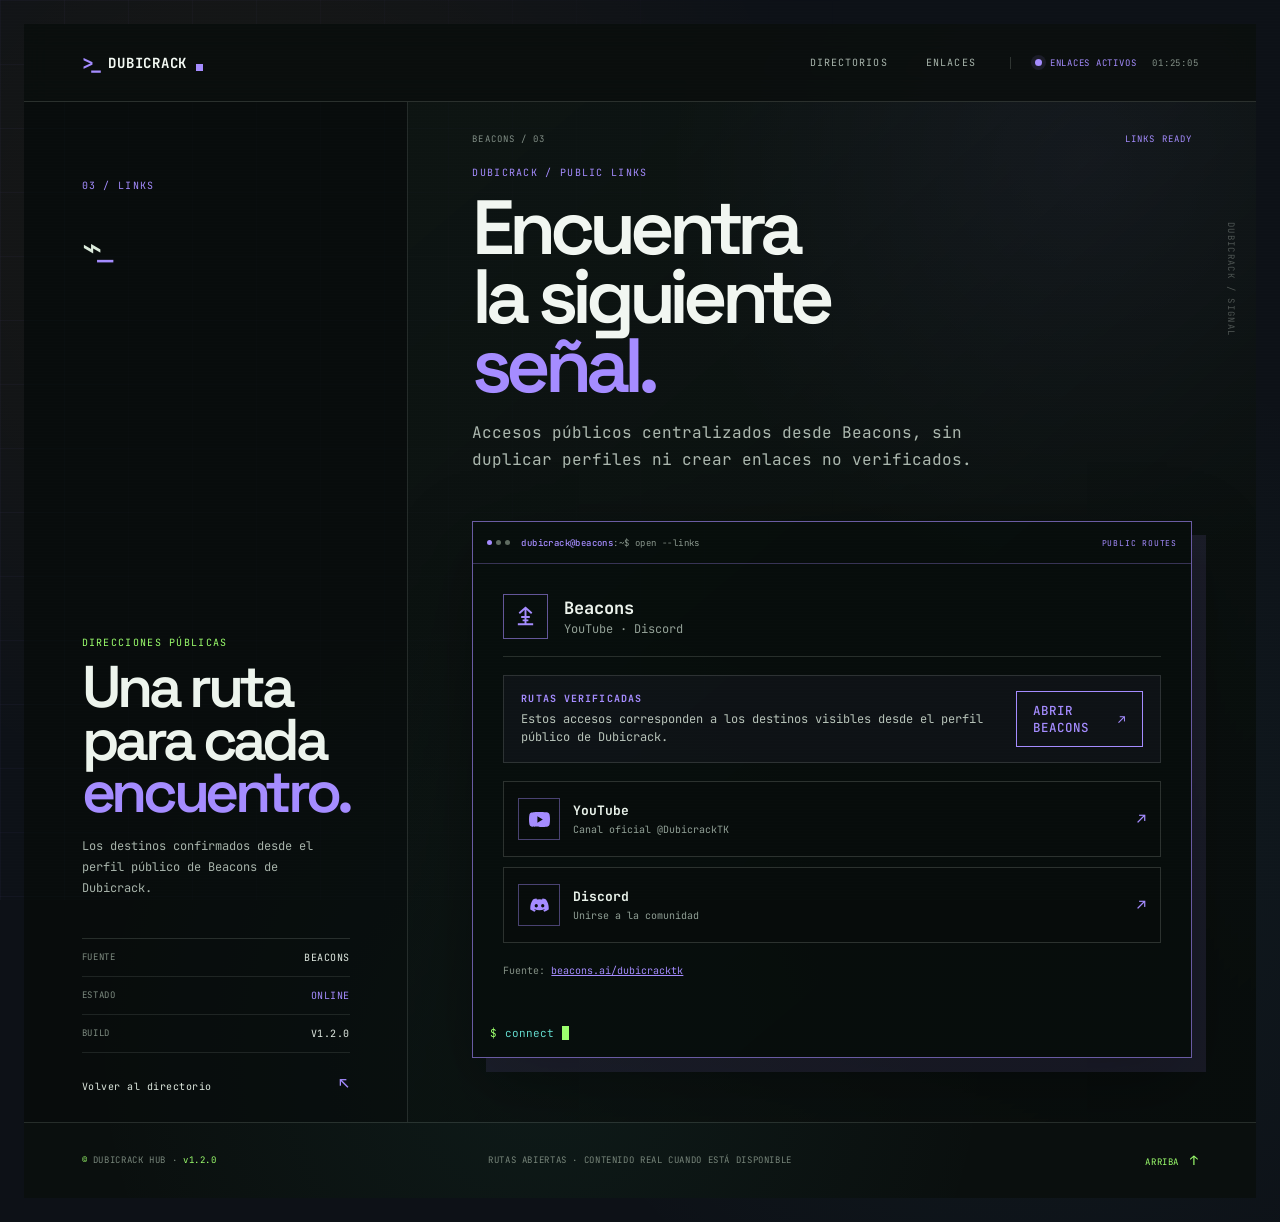
==== beacons/index.html @ b881e655 "feat: añadir página Beacons verificada Incorpora los enlaces públicos de YouTube y Discord bajo la m" ====
<!-- Signal Directory: página de enlaces verificados de Beacons con la misma jerarquía terminal y navegación del Hub principal. -->
<!doctype html>
<html lang="es">
<head>
  <meta charset="UTF-8">
  <meta name="description" content="Enlaces públicos de Dubicrack verificados desde su perfil Beacons.">
  <meta name="viewport" content="width=device-width, initial-scale=1.0">
  <link rel="icon" href="data:image/svg+xml,%3Csvg xmlns=%22http://www.w3.org/2000/svg%22 viewBox=%220 0 100 100%22%3E%3Crect width=%22100%22 height=%22100%22 fill=%22%230b100f%22/%3E%3Cpath d=%22M22 30l24 20-24 20M57 70h23%22 fill=%22none%22 stroke=%22%23a58cff%22 stroke-width=%229%22/%3E%3C/svg%3E">
  <title>Dubicrack — Beacons</title>
  <link rel="preconnect" href="https://fonts.googleapis.com">
  <link href="https://fonts.googleapis.com/css2?family=JetBrains+Mono:wght@400;500;600;700&family=Space+Grotesk:wght@500;600;700&display=swap" rel="stylesheet">
  <link rel="stylesheet" href="../assets/style.css?v=1.2.0">
  <link rel="stylesheet" href="../assets/hub-pages.css?v=1.2.0">
</head>
<body class="hub-page beacons-page">
  <div class="crt-overlay" aria-hidden="true"></div>
  <main class="hub-shell">
    <header class="command-header">
      <a class="hub-brand" href="../index.html" aria-label="Volver al Hub"><span class="brand-prompt">&gt;_</span><span>DUBICRACK</span><i></i></a>
      <nav class="command-nav" aria-label="Navegación de enlaces"><a href="../index.html#directorios">DIRECTORIOS</a><a href="#enlaces">ENLACES</a></nav>
      <div class="session-state"><span class="state-pulse"></span><span>ENLACES ACTIVOS</span><time data-hub-time>--:--:--</time></div>
    </header>
    <section class="hub-page-layout">
      <aside class="page-rail" aria-label="Resumen de enlaces">
        <p class="rail-label">03 / LINKS</p><div class="rail-glyph" aria-hidden="true"><span>⌁</span><i>_</i></div>
        <div class="rail-copy"><p class="eyebrow">DIRECCIONES PÚBLICAS</p><h2>Una ruta<br>para cada<br><em>encuentro.</em></h2><p>Los destinos confirmados desde el perfil público de Beacons de Dubicrack.</p></div>
        <dl class="rail-stats"><div><dt>fuente</dt><dd>beacons</dd></div><div><dt>estado</dt><dd>online</dd></div><div><dt>build</dt><dd data-version>v…</dd></div></dl><a class="rail-jump" href="../index.html#directorios">Volver al directorio <span>↖</span></a>
      </aside>
      <section class="page-stage" id="enlaces">
        <div class="stage-index" aria-hidden="true"><span>BEACONS / 03</span><span>LINKS READY</span></div>
        <div class="page-copy"><p class="eyebrow">DUBICRACK / PUBLIC LINKS</p><h1>Encuentra<br>la siguiente<br><em>señal.</em></h1><p>Accesos públicos centralizados desde Beacons, sin duplicar perfiles ni crear enlaces no verificados.</p></div>
        <section class="directory-panel page-terminal" aria-label="Enlaces de Beacons">
          <div class="directory-bar"><div class="window-dots" aria-hidden="true"><i></i><i></i><i></i></div><p><b>dubicrack@beacons</b>:~$ open --links</p><span>PUBLIC ROUTES</span></div>
          <div class="page-body">
            <div class="profile-card"><span class="icon-lg" data-profile-icon></span><div><div class="name" data-profile-name>—</div><div class="handle" data-profile-handle>—</div></div></div>
            <div class="beacons-intro"><p><strong>RUTAS VERIFICADAS</strong>Estos accesos corresponden a los destinos visibles desde el perfil público de Dubicrack.</p><a class="btn" data-profile-link href="#" target="_blank" rel="noopener noreferrer">ABRIR BEACONS <span>↗</span></a></div>
            <div class="beacons-link-list" data-beacons-links></div><p class="beacons-source">Fuente: <a href="https://beacons.ai/dubicracktk" target="_blank" rel="noopener noreferrer">beacons.ai/dubicracktk</a></p>
          </div>
          <div class="directory-command"><span class="prompt">$</span><span class="cmd">connect</span><span class="cursor" aria-hidden="true"></span></div>
        </section>
      </section>
    </section>
    <footer class="hub-footer"><p><span>©</span> DUBICRACK HUB · <span data-version>v…</span></p><p>RUTAS ABIERTAS · CONTENIDO REAL CUANDO ESTÁ DISPONIBLE</p><a href="#enlaces">ARRIBA <span>↑</span></a></footer>
  </main>
  <script src="../assets/script.js?v=1.2.0"></script>
  <script>loadConfig().then(cfg => { paintVersion(cfg); paintHubStatus(cfg); const site = renderProfile(cfg, 'beacons'); if (site) renderBeaconsLinks(site); }).catch(err => console.error(err));</script>
</body>
</html>
---- assets/style.css ----
:root{
  --bg: #0d1117;
  --bg-terminal: #10141c;
  --amber: #ffb000;
  --amber-dim: #b8801f;
  --cyan: #4fd1c5;
  --text: #d9dee6;
  --text-dim: #6b7280;
  --border: #2a3038;
  --red: #ff5f56;
  --yellow: #ffbd2e;
  --green: #27c93f;
  --signal: #9cff6d;
}

/* Diseño Directorio de señales: terminal UNIX editorial, rutas con jerarquía y acentos reservados para estado y destino. */

* { box-sizing: border-box; }

html, body {
  margin: 0;
  padding: 0;
  background: var(--bg);
  background-image:
    radial-gradient(circle at 20% 20%, rgba(255,176,0,0.05), transparent 40%),
    radial-gradient(circle at 80% 70%, rgba(79,209,197,0.05), transparent 40%);
  color: var(--text);
  font-family: 'JetBrains Mono', monospace;
  min-height: 100vh;
  display: flex;
  align-items: center;
  justify-content: center;
  padding: 24px;
}

@media (prefers-reduced-motion: reduce) {
  * { animation: none !important; transition: none !important; }
}

.crt-overlay {
  pointer-events: none;
  position: fixed;
  inset: 0;
  background: repeating-linear-gradient(
    0deg,
    rgba(255,255,255,0.015),
    rgba(255,255,255,0.015) 1px,
    transparent 1px,
    transparent 2px
  );
  z-index: 10;
}

.wrap { width: 100%; max-width: 640px; }

.terminal {
  background: var(--bg-terminal);
  border: 1px solid var(--border);
  border-radius: 10px;
  box-shadow: 0 20px 60px rgba(0,0,0,0.5), 0 0 0 1px rgba(255,255,255,0.02);
  overflow: hidden;
}

.titlebar {
  display: flex;
  align-items: center;
  gap: 8px;
  padding: 11px 14px;
  background: #161b22;
  border-bottom: 1px solid var(--border);
}

.dot { width: 11px; height: 11px; border-radius: 50%; }
.dot.red { background: var(--red); }
.dot.yellow { background: var(--yellow); }
.dot.green { background: var(--green); }

.titlebar span.path {
  margin-left: 10px;
  font-size: 12px;
  color: var(--text-dim);
  letter-spacing: 0.02em;
}

.titlebar .version {
  margin-left: auto;
  font-size: 11px;
  color: var(--text-dim);
}

.screen { padding: 28px 26px 32px; min-height: 260px; }

.ascii-title {
  font-family: 'VT323', monospace;
  font-size: 20px;
  line-height: 1.15;
  color: var(--amber);
  white-space: pre;
  margin: 0 0 4px 0;
  text-shadow: 0 0 14px rgba(255,176,0,0.25);
  overflow-x: auto;
}

.subtitle { font-size: 12.5px; color: var(--text-dim); margin: 0 0 22px 0; letter-spacing: 0.02em; }

.line { font-size: 13.5px; color: var(--text); margin: 0 0 6px 0; }
.line .prompt { color: var(--green); }
.line .cmd { color: var(--cyan); }

.cursor {
  display: inline-block;
  width: 8px;
  height: 15px;
  background: var(--amber);
  margin-left: 2px;
  vertical-align: middle;
  animation: blink 1s step-end infinite;
}
@keyframes blink { 50% { opacity: 0; } }

.listing {
  margin: 18px 0 22px 0;
  border: 1px solid var(--border);
  border-radius: 6px;
  overflow: hidden;
  opacity: 0;
  animation: reveal 0.4s ease forwards;
  animation-delay: 0.55s;
}
@keyframes reveal { to { opacity: 1; } }

/* Entrada de listado tipo "directorio" (drwxr-xr-x carpeta/) */
.entry {
  display: flex;
  align-items: center;
  gap: 14px;
  padding: 14px 16px;
  text-decoration: none;
  color: var(--text);
  border-bottom: 1px solid var(--border);
  transition: background 0.15s ease, padding-left 0.15s ease;
}
.entry:last-child { border-bottom: none; }

.entry:hover, .entry:focus-visible {
  background: rgba(255,176,0,0.06);
  padding-left: 22px;
  outline: none;
}
.entry:focus-visible { box-shadow: inset 2px 0 0 var(--amber); }

.entry .perms { font-size: 11.5px; color: var(--text-dim); flex-shrink: 0; width: 82px; }
.entry .icon { width: 20px; height: 20px; flex-shrink: 0; color: var(--amber-dim); }
.entry:hover .icon { color: var(--amber); }

.entry .meta { flex: 1; min-width: 0; }
.entry .name { font-size: 13.5px; font-weight: 500; color: var(--text); display: block; }
.entry .desc {
  font-size: 11.5px; color: var(--text-dim); display: block; margin-top: 2px;
  overflow: hidden; text-overflow: ellipsis; white-space: nowrap;
}
.entry .arrow { font-size: 13px; color: var(--text-dim); transition: transform 0.15s ease, color 0.15s ease; }
.entry:hover .arrow { color: var(--cyan); transform: translateX(3px); }

.footer-line {
  font-size: 12px; color: var(--text-dim);
  opacity: 0; animation: reveal 0.4s ease forwards; animation-delay: 0.75s;
}
.footer-line .prompt { color: var(--green); }

footer.credit { text-align: center; margin-top: 14px; font-size: 11px; color: var(--text-dim); letter-spacing: 0.03em; }

/* --- Subpáginas (youtube/ / github/) --- */

.back-link {
  display: inline-flex;
  align-items: center;
  gap: 6px;
  font-size: 12px;
  color: var(--text-dim);
  text-decoration: none;
  margin-bottom: 18px;
  transition: color 0.15s ease;
}
.back-link:hover { color: var(--amber); }

.profile-card {
  display: flex;
  align-items: center;
  gap: 16px;
  padding: 16px;
  border: 1px solid var(--border);
  border-radius: 8px;
  margin: 18px 0 16px 0;
  opacity: 0;
  animation: reveal 0.4s ease forwards;
  animation-delay: 0.55s;
}
.profile-card .icon-lg { width: 40px; height: 40px; flex-shrink: 0; color: var(--accent, var(--amber)); }
.profile-card .name { font-size: 15px; font-weight: 700; }
.profile-card .handle { font-size: 12px; color: var(--text-dim); margin-top: 2px; }

.bio-text {
  font-size: 13px;
  line-height: 1.6;
  color: var(--text);
  margin: 0 0 20px 0;
  opacity: 0;
  animation: reveal 0.4s ease forwards;
  animation-delay: 0.62s;
}

.video-embed {
  position: relative;
  width: 100%;
  padding-top: 56.25%;
  border-radius: 8px;
  overflow: hidden;
  margin: 0 0 12px 0;
  border: 1px solid var(--border);
  opacity: 0;
  animation: reveal 0.4s ease forwards;
  animation-delay: 0.62s;
  background: #000;
}
.video-embed iframe { position: absolute; inset: 0; width: 100%; height: 100%; border: 0; }
.video-placeholder {
  display: flex; align-items: center; justify-content: center;
  height: 100%; font-size: 12px; color: var(--text-dim); text-align: center; padding: 0 20px;
}

.carousel-wrap {
  display: flex;
  align-items: center;
  gap: 6px;
  margin: 0 0 20px 0;
  opacity: 0;
  animation: reveal 0.4s ease forwards;
  animation-delay: 0.68s;
}
.carousel-arrow {
  flex-shrink: 0;
  width: 26px; height: 26px;
  border-radius: 50%;
  border: 1px solid var(--border);
  background: var(--bg-terminal);
  color: var(--text-dim);
  cursor: pointer;
  font-size: 14px;
  line-height: 1;
  transition: color 0.15s ease, border-color 0.15s ease;
}
.carousel-arrow:hover { color: var(--accent, var(--amber)); border-color: var(--accent, var(--amber)); }

.video-carousel {
  display: flex;
  gap: 8px;
  overflow-x: auto;
  scroll-snap-type: x proximity;
  padding-bottom: 4px;
  flex: 1;
  scrollbar-width: thin;
}
.video-carousel::-webkit-scrollbar { height: 5px; }
.video-carousel::-webkit-scrollbar-thumb { background: var(--border); border-radius: 3px; }

.thumb {
  position: relative;
  flex-shrink: 0;
  width: 120px;
  height: 68px;
  border-radius: 6px;
  overflow: hidden;
  border: 2px solid transparent;
  padding: 0;
  cursor: pointer;
  background: #000;
  scroll-snap-align: start;
  transition: border-color 0.15s ease, opacity 0.15s ease;
  opacity: 0.7;
}
.thumb img { width: 100%; height: 100%; object-fit: cover; display: block; }
.thumb .play {
  position: absolute; inset: 0; display: flex; align-items: center; justify-content: center;
  color: #fff; font-size: 14px; text-shadow: 0 1px 4px rgba(0,0,0,0.6);
}
.thumb:hover { opacity: 1; }
.thumb.active { border-color: var(--accent, var(--amber)); opacity: 1; }
.thumb.active .play { display: none; }

.contact-line {
  font-size: 12px;
  color: var(--text-dim);
  margin: -8px 0 20px 0;
  opacity: 0;
  animation: reveal 0.4s ease forwards;
  animation-delay: 0.66s;
}
.contact-line a { color: var(--cyan); text-decoration: none; }
.contact-line a:hover { text-decoration: underline; }

.goals {
  margin: 22px 0 0 0;
  opacity: 0;
  animation: reveal 0.4s ease forwards;
  animation-delay: 0.9s;
}
.goals .heading {
  font-size: 11.5px;
  color: var(--text-dim);
  text-transform: uppercase;
  letter-spacing: 0.06em;
  margin: 0 0 10px 0;
}
.goal-row {
  display: flex;
  align-items: center;
  gap: 10px;
  padding: 5px 0;
  font-size: 11.5px;
  color: var(--text-dim);
}
.goal-row.achieved { color: var(--text); }
.goal-bar {
  flex: 1;
  height: 6px;
  border-radius: 3px;
  background: rgba(255,255,255,0.06);
  overflow: hidden;
}
.goal-fill { display: block; height: 100%; background: var(--accent, var(--amber)); }
.goal-count { width: 90px; flex-shrink: 0; text-align: right; }
.goal-mark { width: 16px; flex-shrink: 0; text-align: center; }

.btn {
  display: inline-flex;
  align-items: center;
  gap: 8px;
  padding: 10px 16px;
  border-radius: 6px;
  border: 1px solid var(--accent, var(--amber));
  color: var(--accent, var(--amber));
  text-decoration: none;
  font-size: 12.5px;
  font-weight: 500;
  transition: background 0.15s ease, color 0.15s ease;
  opacity: 0;
  animation: reveal 0.4s ease forwards;
  animation-delay: 0.7s;
}
.btn:hover { background: var(--accent, var(--amber)); color: #0d1117; }

.status-line { font-size: 12px; color: var(--text-dim); margin-top: 20px; }
.status-line .ok { color: var(--green); }
.status-line .err { color: var(--red); }

/* Lista de repos (GitHub) */
.repo-list {
  margin: 22px 0 0 0;
  opacity: 0;
  animation: reveal 0.4s ease forwards;
  animation-delay: 0.85s;
}
.repo-list .heading {
  font-size: 11.5px;
  color: var(--text-dim);
  text-transform: uppercase;
  letter-spacing: 0.06em;
  margin: 0 0 10px 0;
}
.repo-card {
  display: block;
  padding: 12px 14px;
  border: 1px solid var(--border);
  border-radius: 6px;
  margin-bottom: 8px;
  text-decoration: none;
  color: var(--text);
  transition: border-color 0.15s ease, background 0.15s ease;
}
.repo-card:hover { border-color: var(--accent, var(--cyan)); background: rgba(79,209,197,0.04); }
.repo-card .repo-name { font-size: 13px; font-weight: 600; color: var(--cyan); display: flex; align-items: center; gap: 8px; }
.repo-open-ext { font-size: 11px; color: var(--text-dim); }
.repo-card:hover .repo-open-ext { color: var(--cyan); }
.repo-card .repo-desc { font-size: 11.5px; color: var(--text-dim); margin-top: 4px; line-height: 1.5; }
.repo-card .repo-meta { font-size: 11px; color: var(--text-dim); margin-top: 6px; display: flex; gap: 14px; }
.repo-card .repo-meta span { display: inline-flex; align-items: center; gap: 4px; }

/* Visor de repositorio */
.repo-viewer { margin-top: 22px; }
.back-btn {
  background: none; border: none; color: var(--text-dim); font-family: inherit;
  font-size: 12px; cursor: pointer; padding: 0; margin-bottom: 16px;
  transition: color 0.15s ease;
}
.back-btn:hover { color: var(--amber); }
.viewer-name { font-size: 16px; margin: 0 0 4px 0; color: var(--text); }
.viewer-desc { font-size: 12.5px; color: var(--text-dim); margin: 0 0 14px 0; line-height: 1.5; }
.viewer-stats {
  display: flex; flex-wrap: wrap; gap: 14px;
  font-size: 11.5px; color: var(--text-dim); margin-bottom: 16px;
}
.viewer-stats span { display: inline-flex; align-items: center; gap: 5px; }

.lang-bar { margin-bottom: 18px; }
.lang-track { display: flex; height: 8px; border-radius: 4px; overflow: hidden; background: rgba(255,255,255,0.06); }
.lang-track span { display: block; height: 100%; }
.lang-legend { display: flex; flex-wrap: wrap; gap: 12px; margin-top: 8px; font-size: 11px; color: var(--text-dim); }
.lang-legend span { display: inline-flex; align-items: center; gap: 5px; }
.lang-legend i { width: 8px; height: 8px; border-radius: 50%; display: inline-block; }

.readme-box {
  border: 1px solid var(--border);
  border-radius: 8px;
  padding: 16px 18px;
  max-height: 360px;
  overflow-y: auto;
  font-size: 12.5px;
  line-height: 1.6;
  margin-bottom: 18px;
  color: var(--text);
}
.readme-box h1, .readme-box h2, .readme-box h3 { color: var(--amber); font-family: 'VT323', monospace; font-weight: 400; letter-spacing: 0.02em; }
.readme-box h1 { font-size: 24px; } .readme-box h2 { font-size: 20px; } .readme-box h3 { font-size: 17px; }
.readme-box a { color: var(--cyan); }
.readme-box code { background: rgba(255,255,255,0.06); padding: 1px 5px; border-radius: 3px; font-size: 11.5px; }
.readme-box pre { background: rgba(255,255,255,0.04); padding: 10px 12px; border-radius: 6px; overflow-x: auto; }
.readme-box pre code { background: none; padding: 0; }
.readme-box img { max-width: 100%; border-radius: 4px; }
.readme-box ul, .readme-box ol { padding-left: 20px; }
.readme-box blockquote { border-left: 2px solid var(--border); margin: 0; padding-left: 12px; color: var(--text-dim); }

/* --- Responsivo --- */
@media (max-width: 480px) {
  body { padding: 12px; }
  .screen { padding: 20px 16px 24px; }
  .titlebar { padding: 9px 12px; flex-wrap: wrap; }
  .titlebar .path { font-size: 11px; }
  .ascii-title { font-size: 16px; }
  .profile-card { flex-direction: column; align-items: flex-start; gap: 10px; }
  .viewer-stats { gap: 10px; font-size: 10.5px; }
  .thumb { width: 96px; height: 54px; }
  .repo-meta { flex-wrap: wrap; row-gap: 4px; }
}

/* --- Portada Dubicrack Hub: Directorio de señales --- */
body.hub-root {
  display: block;
  min-height: 100vh;
  padding: 0;
  background: #0a0f0e;
  background-image: radial-gradient(circle at 86% 12%, rgba(156,255,109,.10), transparent 28%), radial-gradient(circle at 42% 88%, rgba(79,209,197,.06), transparent 36%);
  color: #edf4ed;
}
body.hub-root .crt-overlay { opacity: .43; background: repeating-linear-gradient(0deg, rgba(255,255,255,.02), rgba(255,255,255,.02) 1px, transparent 1px, transparent 3px); }
.hub-shell { min-height: 100vh; position: relative; z-index: 1; }
.hub-shell::before { content: ""; position: fixed; inset: 0; pointer-events: none; opacity: .17; background-image: linear-gradient(rgba(156,255,109,.20) 1px, transparent 1px), linear-gradient(90deg, rgba(156,255,109,.20) 1px, transparent 1px); background-size: 64px 64px; mask-image: linear-gradient(90deg, black, transparent 72%); }
.command-header { min-height: 78px; padding: 0 clamp(20px, 4.5vw, 76px); display: flex; align-items: center; gap: 34px; border-bottom: 1px solid rgba(233,244,233,.14); background: rgba(10,15,14,.9); backdrop-filter: blur(14px); position: relative; z-index: 5; }
.hub-brand { display: inline-flex; align-items: center; gap: 9px; color: #f4faf4; text-decoration: none; font: 700 14px/1 'JetBrains Mono', monospace; letter-spacing: .055em; }
.hub-brand .brand-prompt { color: var(--signal); font-size: 20px; letter-spacing: -.16em; }.hub-brand i { display: block; width: 7px; height: 7px; background: var(--signal); transform: translateY(5px); }
.command-nav { margin-left: auto; display: flex; gap: clamp(18px, 3vw, 46px); align-items: center; }.command-nav a { color: #a8b5ac; text-decoration: none; font-size: 10px; letter-spacing: .11em; }.command-nav a:hover { color: var(--signal); }
.session-state { display: inline-flex; align-items: center; gap: 8px; padding-left: 24px; border-left: 1px solid rgba(233,244,233,.17); color: var(--signal); font-size: 9px; letter-spacing: .085em; }.session-state time { color: #839087; margin-left: 8px; }.state-pulse { width: 7px; height: 7px; display: inline-block; border-radius: 50%; background: var(--signal); box-shadow: 0 0 0 4px rgba(156,255,109,.08); animation: state-pulse 2.2s ease-in-out infinite; }
.hub-grid { min-height: calc(100vh - 78px); display: grid; grid-template-columns: minmax(270px,.78fr) minmax(0,1.72fr); border-bottom: 1px solid rgba(233,244,233,.13); position: relative; z-index: 1; }.session-rail { min-height: 720px; padding: clamp(30px,6vw,84px) clamp(23px,4.5vw,69px) 29px; display: flex; flex-direction: column; border-right: 1px solid rgba(233,244,233,.13); background: rgba(8,13,12,.67); }.rail-label,.eyebrow { margin: 0; color: var(--signal); font-size: 10px; line-height: 1.3; letter-spacing: .13em; }.rail-glyph { margin-top: 38px; color: #dcebdc; font-size: 34px; line-height: 1; letter-spacing: -.2em; }.rail-glyph i { color: var(--signal); font-style: normal; }.rail-copy { margin-top: auto; padding-top: 72px; }.rail-copy h2 { margin: 12px 0 17px; color: #edf4ed; font: 600 clamp(2.45rem,4.6vw,4.6rem)/.89 'Space Grotesk', sans-serif; letter-spacing: -.074em; }.rail-copy h2 em { color: var(--signal); font-style: normal; }.rail-copy>p:last-child { max-width: 276px; margin: 0; color: #a7b3aa; font-size: 12px; line-height: 1.75; }.rail-stats { margin: 39px 0 0; border-top: 1px solid rgba(233,244,233,.14); }.rail-stats div { padding: 12px 0; display: flex; justify-content: space-between; border-bottom: 1px solid rgba(233,244,233,.1); }.rail-stats dt { color: #7f8c82; font-size: 9px; letter-spacing: .075em; text-transform: uppercase; }.rail-stats dd { margin: 0; color: #e0e9e1; font-size: 10px; letter-spacing: .05em; text-transform: uppercase; }.rail-stats div:nth-child(2) dd { color: var(--signal); }.rail-jump { margin-top: 27px; display: inline-flex; justify-content: space-between; color: #dfe9e0; text-decoration: none; font-size: 10px; letter-spacing: .05em; }.rail-jump span { color: var(--signal); font-size: 16px; line-height: .5; }
.directory-stage { min-height: 720px; padding: clamp(29px,5vw,78px); position: relative; display: flex; flex-direction: column; justify-content: flex-end; overflow: hidden; background: linear-gradient(140deg, rgba(20,31,28,.36), rgba(9,14,13,.84)); }.directory-stage::after { content: "DUBICRACK / INDEX"; position: absolute; right: 19px; top: 120px; color: rgba(233,244,233,.29); font-size: 9px; letter-spacing: .15em; writing-mode: vertical-rl; }.stage-index { position: absolute; left: clamp(29px,5vw,78px); right: clamp(29px,5vw,78px); top: 31px; display: flex; justify-content: space-between; color: #839087; font-size: 9px; letter-spacing: .12em; }.stage-index span:last-child { color: var(--signal); }.stage-copy { max-width: 650px; margin-bottom: clamp(34px,5vw,66px); }.stage-copy h1 { max-width: 660px; margin: 14px 0 20px; color: #f1f6f1; font: 600 clamp(3.1rem,6.3vw,6.75rem)/.9 'Space Grotesk', sans-serif; letter-spacing: -.08em; }.stage-copy h1 em { color: var(--signal); font-style: normal; }.stage-copy>p:last-child { max-width: 500px; margin: 0; color: #acb8af; font-size: clamp(13px,1.35vw,16px); line-height: 1.65; }
.directory-panel { width: min(100%, 870px); align-self: flex-end; border: 1px solid rgba(156,255,109,.56); background: rgba(8,13,12,.85); box-shadow: 14px 14px 0 rgba(156,255,109,.09), 0 26px 70px rgba(0,0,0,.38); }.directory-bar { min-height: 42px; padding: 0 14px; display: flex; align-items: center; gap: 11px; border-bottom: 1px solid rgba(156,255,109,.24); color: #89978d; font-size: 9px; letter-spacing: .045em; }.directory-bar p { margin: 0; }.directory-bar b { color: var(--signal); font-weight: 500; }.directory-bar>span { margin-left: auto; color: var(--signal); font-size: 8px; letter-spacing: .1em; }.window-dots { display: flex; gap: 4px; }.window-dots i { width: 5px; height: 5px; display: block; border-radius: 50%; background: #5f6c61; }.window-dots i:first-child { background: var(--signal); }.directory-panel .listing { margin: 0; border: 0; border-radius: 0; overflow: visible; opacity: 1; animation: none; }.directory-entry { min-height: 78px; gap: 13px; padding: 14px 17px; border-bottom-color: rgba(233,244,233,.12); background: transparent; position: relative; }.directory-entry:hover,.directory-entry:focus-visible { padding-left: 23px; background: rgba(156,255,109,.075); }.directory-entry:focus-visible { box-shadow: inset 3px 0 0 var(--site-accent, var(--signal)); }.directory-entry .perms { width: 91px; color: #6e7c71; font-size: 9px; }.directory-entry .icon { color: var(--site-accent, var(--signal)); }.directory-entry .name { color: #e9f2ea; font-size: 12px; }.directory-entry .desc { margin-top: 5px; color: #98a59b; font-size: 10px; }.directory-entry .entry-state { margin-left: auto; color: var(--site-accent, var(--signal)); font-size: 8px; letter-spacing: .09em; }.directory-entry .arrow { color: #aab6ad; font-size: 10px; }.directory-entry:hover .arrow { color: var(--site-accent, var(--signal)); }.directory-command { min-height: 48px; padding: 0 17px; display: flex; align-items: center; gap: 8px; color: #a9b6ac; font-size: 11px; }.directory-command .prompt { color: var(--signal); }.directory-command .cmd { color: #62d7cb; }.directory-command .cursor { width: 7px; height: 14px; margin: 0; background: var(--signal); }.directory-loading { min-height: 128px; margin: 0; display: flex; align-items: center; justify-content: center; gap: 10px; color: #9ba89e; font-size: 11px; }.directory-loading>span { width: 8px; height: 8px; border-radius: 50%; background: var(--signal); animation: state-pulse 1.2s ease-in-out infinite; }.directory-loading.error>span { background: var(--red); }
.hub-footer { min-height: 75px; padding: 0 clamp(20px,4.5vw,76px); display: grid; grid-template-columns: 1fr auto 1fr; align-items: center; gap: 22px; position: relative; z-index: 1; color: #78867b; font-size: 9px; letter-spacing: .07em; }.hub-footer p { margin: 0; }.hub-footer p:first-child span { color: var(--signal); }.hub-footer a { justify-self: end; color: var(--signal); text-decoration: none; }.hub-footer a span { margin-left: 5px; font-size: 13px; }
@keyframes state-pulse { 50% { box-shadow: 0 0 0 8px rgba(156,255,109,0); opacity: .6; } }
@media (max-width: 800px) { .command-header { min-height: 66px; padding: 0 20px; }.command-nav { display: none; }.session-state { margin-left: auto; padding-left: 0; border-left: 0; }.session-state time { display: none; }.hub-grid { grid-template-columns: 1fr; }.session-rail { min-height: auto; padding: 28px 24px; border-right: 0; border-bottom: 1px solid rgba(233,244,233,.13); display: grid; grid-template-columns: auto 1fr; column-gap: 22px; }.rail-label { grid-column: 1 / -1; }.rail-glyph { margin-top: 24px; }.rail-copy { margin: 22px 0 0; padding: 0; }.rail-copy h2 { font-size: clamp(2.4rem,8vw,4rem); }.rail-stats { grid-column: 1 / -1; margin-top: 24px; display: grid; grid-template-columns: repeat(3,1fr); }.rail-stats div { padding: 11px 10px 0 0; flex-direction: column; gap: 6px; border-bottom: 0; }.rail-jump { display: none; }.directory-stage { min-height: 680px; padding: 72px 24px 36px; }.stage-index { left: 24px; right: 24px; top: 25px; }.directory-stage::after { display: none; }.stage-copy { margin-bottom: 38px; }.directory-panel { align-self: stretch; }.hub-footer { padding: 23px 24px; grid-template-columns: 1fr auto; gap: 12px; }.hub-footer p:nth-child(2) { display: none; } }
@media (max-width: 520px) { .hub-brand { font-size: 12px; }.session-state { font-size: 8px; }.session-rail { grid-template-columns: 30px 1fr; column-gap: 16px; }.rail-glyph { font-size: 27px; }.rail-copy h2 { margin-top: 9px; }.rail-copy>p:last-child { font-size: 11px; }.rail-stats dt,.rail-stats dd { font-size: 8px; }.directory-stage { min-height: 650px; }.stage-copy h1 { font-size: clamp(2.85rem,14vw,4.4rem); }.stage-copy>p:last-child { font-size: 12px; }.directory-bar>span { display: none; }.directory-entry { min-height: 88px; padding: 13px; gap: 10px; }.directory-entry .perms { display: none; }.directory-entry .entry-state { display: none; }.directory-entry .arrow { font-size: 9px; }.directory-entry .name { font-size: 11px; }.directory-entry .desc { white-space: normal; line-height: 1.35; }.hub-footer { font-size: 8px; } }
---- assets/hub-pages.css ----
/* Signal Directory: páginas de detalle que prolongan la jerarquía y material del índice principal. */
body.hub-page { --page-accent: #9cff6d; display: block; min-height: 100vh; padding: 0; background: #0a0f0e; background-image: radial-gradient(circle at 86% 12%, color-mix(in srgb, var(--page-accent) 12%, transparent), transparent 28%), radial-gradient(circle at 42% 88%, rgba(79,209,197,.06), transparent 36%); color: #edf4ed; }
body.youtube-page { --page-accent: #ff6d6d; } body.github-page { --page-accent: #62d7cb; } body.beacons-page { --page-accent: #a58cff; }
body.hub-page .crt-overlay { opacity: .43; background: repeating-linear-gradient(0deg, rgba(255,255,255,.02), rgba(255,255,255,.02) 1px, transparent 1px, transparent 3px); }
.hub-page .hub-shell::before { background-image: linear-gradient(color-mix(in srgb, var(--page-accent) 24%, transparent) 1px, transparent 1px), linear-gradient(90deg, color-mix(in srgb, var(--page-accent) 24%, transparent) 1px, transparent 1px); }
.hub-page .hub-brand .brand-prompt { color: var(--page-accent); }.hub-page .hub-brand i,.hub-page .state-pulse { background: var(--page-accent); }.hub-page .session-state { color: var(--page-accent); }.hub-page .state-pulse { box-shadow: 0 0 0 4px color-mix(in srgb, var(--page-accent) 10%, transparent); }
.hub-page-layout { min-height: calc(100vh - 78px); display: grid; grid-template-columns: minmax(270px,.78fr) minmax(0,1.72fr); border-bottom: 1px solid rgba(233,244,233,.13); position: relative; z-index: 1; }
.page-rail { min-height: 720px; padding: clamp(30px,6vw,84px) clamp(23px,4.5vw,69px) 29px; display: flex; flex-direction: column; border-right: 1px solid rgba(233,244,233,.13); background: rgba(8,13,12,.67); }.page-rail .rail-label { color: var(--page-accent); }.page-rail .rail-glyph { color: #dcebdc; }.page-rail .rail-glyph i,.page-rail .rail-copy h2 em,.page-rail .rail-stats div:nth-child(2) dd,.page-rail .rail-jump span { color: var(--page-accent); }
.page-stage { min-height: 720px; padding: clamp(29px,5vw,78px); position: relative; display: flex; flex-direction: column; justify-content: flex-end; overflow: hidden; background: linear-gradient(140deg, rgba(20,31,28,.36), rgba(9,14,13,.84)); }.page-stage::after { content: "DUBICRACK / SIGNAL"; position: absolute; right: 19px; top: 120px; color: rgba(233,244,233,.29); font-size: 9px; letter-spacing: .15em; writing-mode: vertical-rl; }.page-stage .stage-index span:last-child,.page-stage .eyebrow { color: var(--page-accent); }
.page-copy { max-width: 650px; margin-bottom: clamp(28px,4vw,48px); }.page-copy h1 { max-width: 690px; margin: 14px 0 20px; color: #f1f6f1; font: 600 clamp(3rem,6vw,6.2rem)/.9 'Space Grotesk', sans-serif; letter-spacing: -.08em; }.page-copy h1 em { color: var(--page-accent); font-style: normal; }.page-copy>p:last-child { max-width: 550px; margin: 0; color: #acb8af; font-size: clamp(13px,1.35vw,16px); line-height: 1.65; }
.page-terminal { width: min(100%,870px); align-self: flex-end; border-color: color-mix(in srgb, var(--page-accent) 62%, transparent); box-shadow: 14px 14px 0 color-mix(in srgb, var(--page-accent) 10%, transparent),0 26px 70px rgba(0,0,0,.38); }.page-terminal .directory-bar { border-bottom-color: color-mix(in srgb, var(--page-accent) 30%, transparent); }.page-terminal .directory-bar b,.page-terminal .directory-bar>span { color: var(--page-accent); }.page-terminal .window-dots i:first-child { background: var(--page-accent); }.page-body { display: flex; flex-direction: column; gap: 18px; padding: clamp(17px,2.5vw,30px); }
.hub-page .profile-card { margin: 0; padding: 0 0 17px; border: 0; border-bottom: 1px solid rgba(233,244,233,.14); border-radius: 0; opacity: 1; animation: none; }.hub-page .profile-card .icon-lg { width: 45px; height: 45px; padding: 10px; border: 1px solid color-mix(in srgb, var(--page-accent) 58%, transparent); color: var(--page-accent); }.hub-page .profile-card .name { color: #edf4ed; font-size: 17px; }.hub-page .profile-card .handle { color: #92a096; }
.hub-page .bio-text,.hub-page .contact-line,.hub-page .video-embed,.hub-page .carousel-wrap,.hub-page .goals,.hub-page .repo-list { opacity: 1; animation: none; }.hub-page .bio-text { margin: 0; color: #b9c5bc; }.hub-page .contact-line { margin: -8px 0 0; }.hub-page .contact-line a { color: var(--page-accent); }.hub-page .video-embed { margin: 0; border-radius: 0; border-color: rgba(233,244,233,.18); }.hub-page .carousel-wrap { margin: -8px 0 0; }.hub-page .goals,.hub-page .repo-list { margin: 0; }.hub-page .goals .heading,.hub-page .repo-list .heading { color: #8e9b91; }.hub-page .goal-fill { background: var(--page-accent); }
.hub-page .btn { width: fit-content; opacity: 1; animation: none; border-radius: 0; border-color: var(--page-accent); color: var(--page-accent); }.hub-page .btn:hover { background: var(--page-accent); color: #071008; }.hub-page .repo-card { border-radius: 0; border-color: rgba(233,244,233,.16); }.hub-page .repo-card:hover { border-color: var(--page-accent); background: color-mix(in srgb, var(--page-accent) 7%, transparent); }.hub-page .repo-card .repo-name,.hub-page .repo-card:hover .repo-open-ext,.hub-page .readme-box h1,.hub-page .readme-box h2,.hub-page .readme-box h3,.hub-page .back-btn:hover { color: var(--page-accent); }.hub-page .readme-box { border-radius: 0; border-color: rgba(233,244,233,.16); }
.beacons-intro { display: flex; align-items: center; justify-content: space-between; gap: 18px; padding: 15px 17px; border: 1px solid rgba(233,244,233,.14); background: color-mix(in srgb, var(--page-accent) 4%, transparent); }.beacons-intro p { margin: 0; color: #b7c3b9; font-size: 12px; line-height: 1.55; }.beacons-intro strong { display: block; margin-bottom: 3px; color: var(--page-accent); font-size: 10px; letter-spacing: .11em; }.beacons-link-list { display: grid; gap: 10px; }.beacons-link { display: grid; grid-template-columns: 42px 1fr auto; align-items: center; gap: 13px; min-height: 76px; padding: 14px; color: #e9f2ea; text-decoration: none; border: 1px solid rgba(233,244,233,.16); background: rgba(8,13,12,.38); transition: transform 160ms cubic-bezier(.23,1,.32,1),border-color 160ms cubic-bezier(.23,1,.32,1),background 160ms cubic-bezier(.23,1,.32,1); }.beacons-link:hover,.beacons-link:focus-visible { transform: translateX(5px); border-color: var(--page-accent); background: color-mix(in srgb, var(--page-accent) 8%, transparent); outline: none; }.beacons-link-icon { width: 42px; height: 42px; display: grid; place-items: center; color: var(--page-accent); border: 1px solid color-mix(in srgb, var(--page-accent) 42%, transparent); }.beacons-link-icon svg { width: 21px; height: 21px; }.beacons-link strong,.beacons-link small { display: block; }.beacons-link strong { font-size: 13px; }.beacons-link small { margin-top: 4px; color: #91a096; font-size: 10px; }.beacons-link>b { color: var(--page-accent); font-size: 15px; }.beacons-source { margin: 2px 0 0; color: #859287; font-size: 10px; line-height: 1.55; }.beacons-source a { color: var(--page-accent); }
@media (max-width:800px) { .hub-page-layout { grid-template-columns: 1fr; }.page-rail { min-height: auto; padding: 28px 24px; border-right: 0; border-bottom: 1px solid rgba(233,244,233,.13); display: grid; grid-template-columns: auto 1fr; column-gap: 22px; }.page-rail .rail-label { grid-column: 1/-1; }.page-rail .rail-glyph { margin-top: 24px; }.page-rail .rail-copy { margin: 22px 0 0; padding: 0; }.page-rail .rail-copy h2 { font-size: clamp(2.4rem,8vw,4rem); }.page-rail .rail-stats { grid-column: 1/-1; margin-top: 24px; display: grid; grid-template-columns: repeat(3,1fr); }.page-rail .rail-stats div { padding: 11px 10px 0 0; flex-direction: column; gap: 6px; border-bottom: 0; }.page-rail .rail-jump { display: none; }.page-stage { min-height: auto; padding: 72px 24px 36px; }.page-stage::after { display: none; }.page-terminal { align-self: stretch; }.page-copy { margin-bottom: 38px; } }
@media (max-width:520px) { .page-rail { grid-template-columns: 30px 1fr; column-gap: 16px; }.page-rail .rail-glyph { font-size: 27px; }.page-rail .rail-copy h2 { margin-top: 9px; }.page-rail .rail-copy>p:last-child { font-size: 11px; }.page-rail .rail-stats dt,.page-rail .rail-stats dd { font-size: 8px; }.page-stage { padding: 72px 18px 28px; }.page-copy h1 { font-size: clamp(2.8rem,14vw,4.2rem); }.page-body { padding: 16px; }.beacons-intro { align-items: flex-start; flex-direction: column; }.beacons-link { grid-template-columns: 38px 1fr auto; }.beacons-link-icon { width: 38px; height: 38px; } }
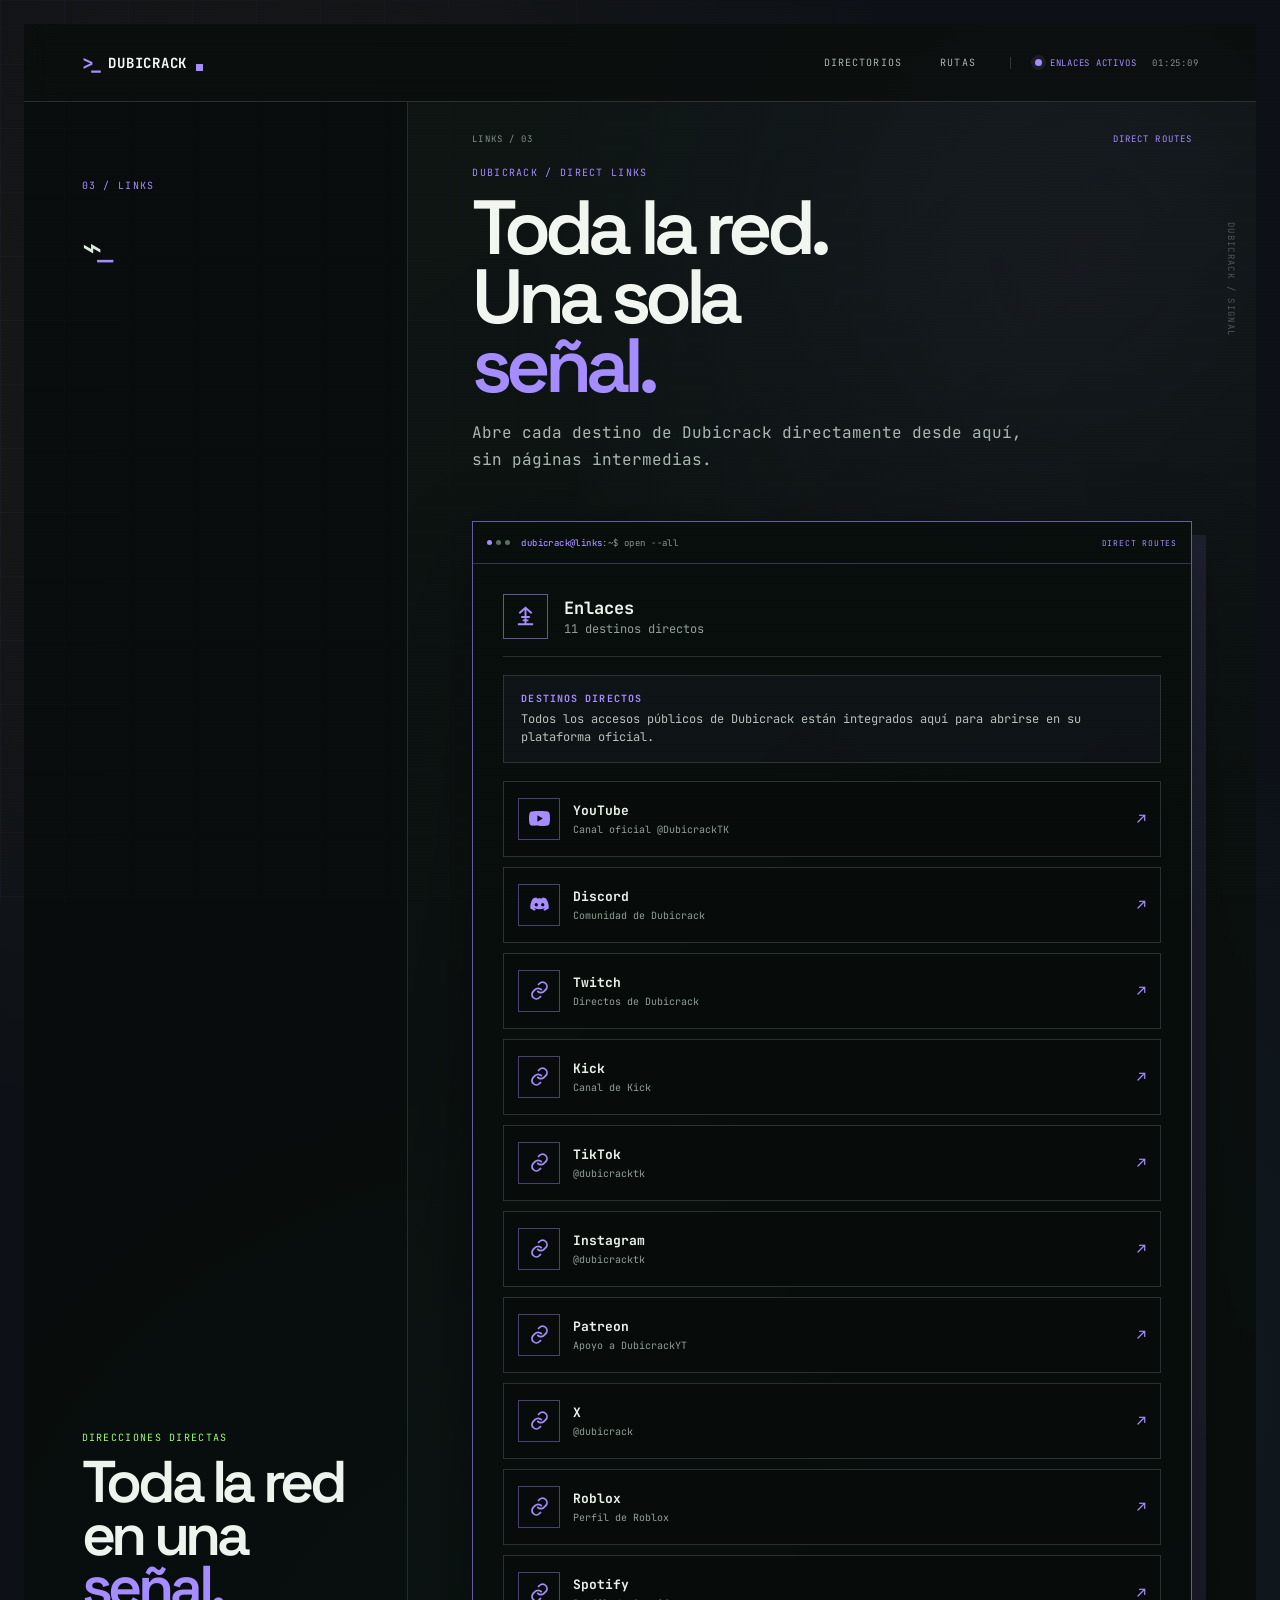
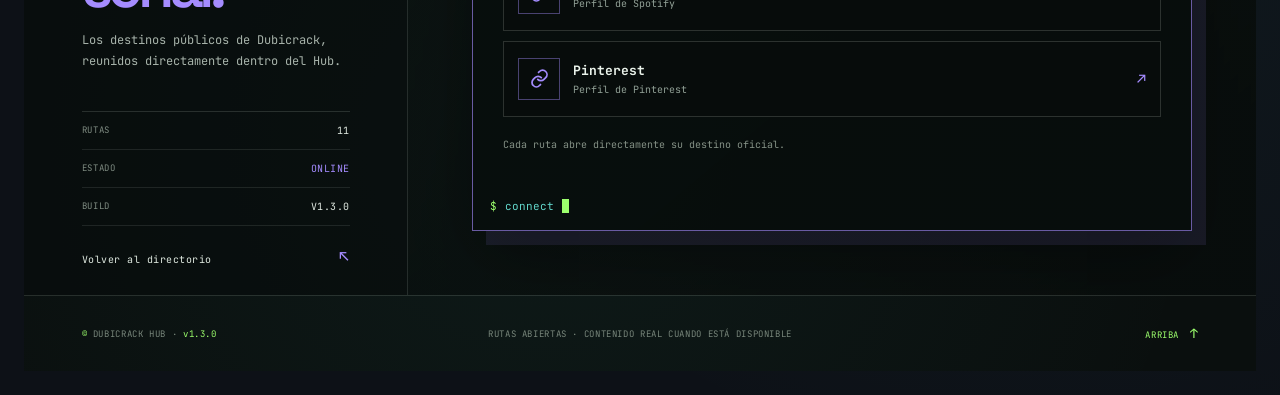
==== commit 78857311: "feat: mostrar destinos directos en Enlaces Elimina el acceso al perfil de Beacons e integra todos lo" ====
--- a/beacons/index.html
+++ b/beacons/index.html
@@ -1,12 +1,12 @@
-<!-- Signal Directory: página de enlaces verificados de Beacons con la misma jerarquía terminal y navegación del Hub principal. -->
+<!-- Signal Directory: página de enlaces directos integrada al Hub, con la misma jerarquía terminal y navegación del inicio. -->
 <!doctype html>
 <html lang="es">
 <head>
   <meta charset="UTF-8">
-  <meta name="description" content="Enlaces públicos de Dubicrack verificados desde su perfil Beacons.">
+  <meta name="description" content="Todos los enlaces públicos directos de Dubicrack, reunidos dentro de su Hub.">
   <meta name="viewport" content="width=device-width, initial-scale=1.0">
   <link rel="icon" href="data:image/svg+xml,%3Csvg xmlns=%22http://www.w3.org/2000/svg%22 viewBox=%220 0 100 100%22%3E%3Crect width=%22100%22 height=%22100%22 fill=%22%230b100f%22/%3E%3Cpath d=%22M22 30l24 20-24 20M57 70h23%22 fill=%22none%22 stroke=%22%23a58cff%22 stroke-width=%229%22/%3E%3C/svg%3E">
-  <title>Dubicrack — Beacons</title>
+  <title>Dubicrack — Enlaces</title>
   <link rel="preconnect" href="https://fonts.googleapis.com">
   <link href="https://fonts.googleapis.com/css2?family=JetBrains+Mono:wght@400;500;600;700&family=Space+Grotesk:wght@500;600;700&display=swap" rel="stylesheet">
   <link rel="stylesheet" href="../assets/style.css?v=1.2.0">
@@ -17,24 +17,24 @@
   <main class="hub-shell">
     <header class="command-header">
       <a class="hub-brand" href="../index.html" aria-label="Volver al Hub"><span class="brand-prompt">&gt;_</span><span>DUBICRACK</span><i></i></a>
-      <nav class="command-nav" aria-label="Navegación de enlaces"><a href="../index.html#directorios">DIRECTORIOS</a><a href="#enlaces">ENLACES</a></nav>
+      <nav class="command-nav" aria-label="Navegación de enlaces"><a href="../index.html#directorios">DIRECTORIOS</a><a href="#enlaces">RUTAS</a></nav>
       <div class="session-state"><span class="state-pulse"></span><span>ENLACES ACTIVOS</span><time data-hub-time>--:--:--</time></div>
     </header>
     <section class="hub-page-layout">
       <aside class="page-rail" aria-label="Resumen de enlaces">
         <p class="rail-label">03 / LINKS</p><div class="rail-glyph" aria-hidden="true"><span>⌁</span><i>_</i></div>
-        <div class="rail-copy"><p class="eyebrow">DIRECCIONES PÚBLICAS</p><h2>Una ruta<br>para cada<br><em>encuentro.</em></h2><p>Los destinos confirmados desde el perfil público de Beacons de Dubicrack.</p></div>
-        <dl class="rail-stats"><div><dt>fuente</dt><dd>beacons</dd></div><div><dt>estado</dt><dd>online</dd></div><div><dt>build</dt><dd data-version>v…</dd></div></dl><a class="rail-jump" href="../index.html#directorios">Volver al directorio <span>↖</span></a>
+        <div class="rail-copy"><p class="eyebrow">DIRECCIONES DIRECTAS</p><h2>Toda la red<br>en una<br><em>señal.</em></h2><p>Los destinos públicos de Dubicrack, reunidos directamente dentro del Hub.</p></div>
+        <dl class="rail-stats"><div><dt>rutas</dt><dd>11</dd></div><div><dt>estado</dt><dd>online</dd></div><div><dt>build</dt><dd data-version>v…</dd></div></dl><a class="rail-jump" href="../index.html#directorios">Volver al directorio <span>↖</span></a>
       </aside>
       <section class="page-stage" id="enlaces">
-        <div class="stage-index" aria-hidden="true"><span>BEACONS / 03</span><span>LINKS READY</span></div>
-        <div class="page-copy"><p class="eyebrow">DUBICRACK / PUBLIC LINKS</p><h1>Encuentra<br>la siguiente<br><em>señal.</em></h1><p>Accesos públicos centralizados desde Beacons, sin duplicar perfiles ni crear enlaces no verificados.</p></div>
-        <section class="directory-panel page-terminal" aria-label="Enlaces de Beacons">
-          <div class="directory-bar"><div class="window-dots" aria-hidden="true"><i></i><i></i><i></i></div><p><b>dubicrack@beacons</b>:~$ open --links</p><span>PUBLIC ROUTES</span></div>
+        <div class="stage-index" aria-hidden="true"><span>LINKS / 03</span><span>DIRECT ROUTES</span></div>
+        <div class="page-copy"><p class="eyebrow">DUBICRACK / DIRECT LINKS</p><h1>Toda la red.<br>Una sola<br><em>señal.</em></h1><p>Abre cada destino de Dubicrack directamente desde aquí, sin páginas intermedias.</p></div>
+        <section class="directory-panel page-terminal" aria-label="Enlaces directos de Dubicrack">
+          <div class="directory-bar"><div class="window-dots" aria-hidden="true"><i></i><i></i><i></i></div><p><b>dubicrack@links</b>:~$ open --all</p><span>DIRECT ROUTES</span></div>
           <div class="page-body">
             <div class="profile-card"><span class="icon-lg" data-profile-icon></span><div><div class="name" data-profile-name>—</div><div class="handle" data-profile-handle>—</div></div></div>
-            <div class="beacons-intro"><p><strong>RUTAS VERIFICADAS</strong>Estos accesos corresponden a los destinos visibles desde el perfil público de Dubicrack.</p><a class="btn" data-profile-link href="#" target="_blank" rel="noopener noreferrer">ABRIR BEACONS <span>↗</span></a></div>
-            <div class="beacons-link-list" data-beacons-links></div><p class="beacons-source">Fuente: <a href="https://beacons.ai/dubicracktk" target="_blank" rel="noopener noreferrer">beacons.ai/dubicracktk</a></p>
+            <div class="beacons-intro"><p><strong>DESTINOS DIRECTOS</strong>Todos los accesos públicos de Dubicrack están integrados aquí para abrirse en su plataforma oficial.</p></div>
+            <div class="beacons-link-list" data-beacons-links></div><p class="beacons-source">Cada ruta abre directamente su destino oficial.</p>
           </div>
           <div class="directory-command"><span class="prompt">$</span><span class="cmd">connect</span><span class="cursor" aria-hidden="true"></span></div>
         </section>
@@ -42,7 +42,7 @@
     </section>
     <footer class="hub-footer"><p><span>©</span> DUBICRACK HUB · <span data-version>v…</span></p><p>RUTAS ABIERTAS · CONTENIDO REAL CUANDO ESTÁ DISPONIBLE</p><a href="#enlaces">ARRIBA <span>↑</span></a></footer>
   </main>
-  <script src="../assets/script.js?v=1.2.0"></script>
+  <script src="../assets/script.js?v=1.3.0"></script>
   <script>loadConfig().then(cfg => { paintVersion(cfg); paintHubStatus(cfg); const site = renderProfile(cfg, 'beacons'); if (site) renderBeaconsLinks(site); }).catch(err => console.error(err));</script>
 </body>
 </html>
